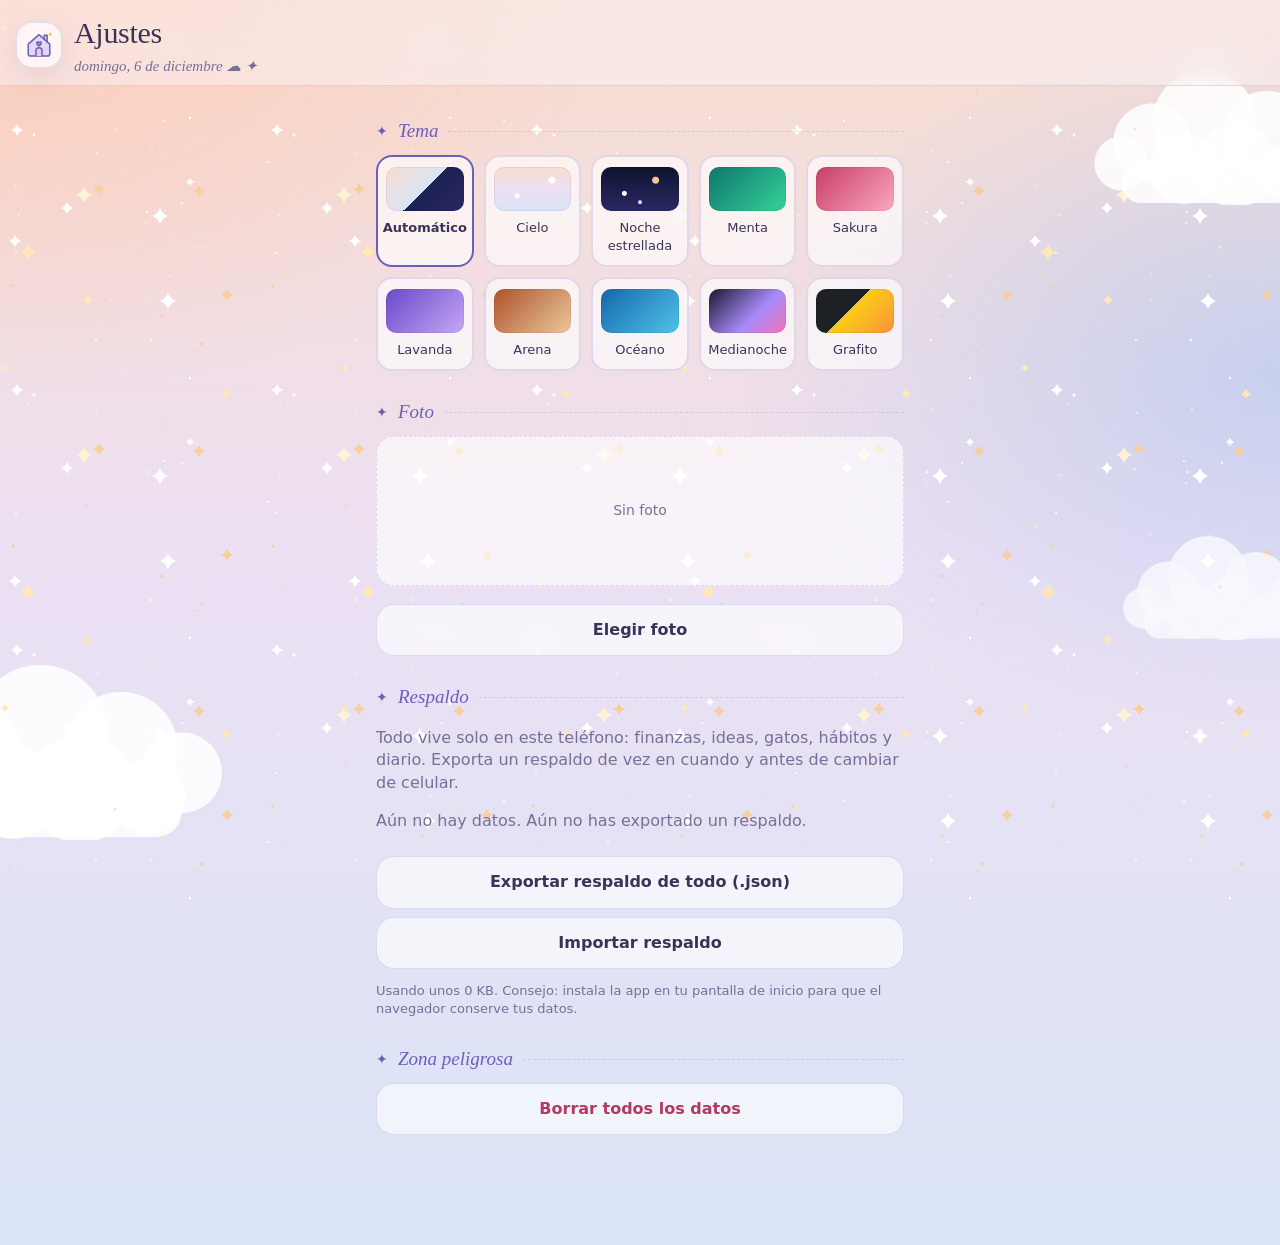
==== docs/ajustes/index.html @ 7b2f2b41 "Convertir la app en Mi cielo: inicio con secciones, Ideas, Gatos, Hábitos y Diario - Pantalla de ini" ====
<!doctype html>
<html lang="es" data-root="../">
<head>
<meta charset="utf-8">
<meta name="viewport" content="width=device-width, initial-scale=1, viewport-fit=cover">
<title>Ajustes · Mi cielo</title>
<meta name="robots" content="noindex, nofollow">
<meta name="theme-color" content="#efe6f3">
<meta name="apple-mobile-web-app-capable" content="yes">
<meta name="mobile-web-app-capable" content="yes">
<meta name="apple-mobile-web-app-title" content="Mi cielo">
<link rel="manifest" href="../manifest.webmanifest">
<link rel="icon" href="../icon.svg" type="image/svg+xml">
<link rel="apple-touch-icon" href="../apple-touch-icon.png">
<link rel="stylesheet" href="../shared/base.css">
<script src="../shared/theme-early.js"></script>
</head>
<body class="no-tabbar">
<header class="topbar">
  <a class="home-btn" href="../" data-nav aria-label="Volver al inicio"><span data-icon="casa"></span></a>
  <div class="titles">
    <h1>Ajustes</h1>
    <p class="subtitle" id="subtitle"></p>
  </div>
</header>

<main>
  <h2>Tema</h2>
  <div class="themes" id="themes"></div>

  <h2>Foto</h2>
  <div class="photo-admin">
    <div class="photo-preview" id="photoPreview"></div>
    <div class="stack" id="photoControls"></div>
    <input type="file" id="photoFile" accept="image/*" hidden>
  </div>

  <h2>Respaldo</h2>
  <p class="muted">Todo vive solo en este teléfono: finanzas, ideas, gatos, hábitos y diario. Exporta un respaldo de vez en cuando y antes de cambiar de celular.</p>
  <p class="muted" id="backupInfo"></p>
  <div class="stack">
    <button type="button" class="btn" id="exportJson">Exportar respaldo de todo (.json)</button>
    <button type="button" class="btn" id="importJson">Importar respaldo</button>
    <input type="file" id="importFile" accept="application/json,.json" hidden>
  </div>
  <p class="muted small" id="storageInfo"></p>

  <h2>Zona peligrosa</h2>
  <button type="button" class="btn danger" id="wipe">Borrar todos los datos</button>
</main>

<script src="../shared/icons.js"></script>
<script src="../shared/core.js"></script>
<script src="ajustes.js"></script>
</body>
</html>
---- docs/shared/base.css ----
/* ================= Temas =================
   Cada tema define sus colores. "auto" usa Menta de día y
   Medianoche si el iPhone está en modo oscuro (ver app.js). */
:root,
[data-theme="menta"] {
  --bg: #eef7f4;
  --glow-1: rgba(52, 211, 153, .28);
  --glow-2: rgba(45, 212, 191, .22);
  --surface: rgba(255, 255, 255, .82);
  --surface-solid: #ffffff;
  --surface-2: #e2f0eb;
  --text: #12302a;
  --muted: #557069;
  --border: rgba(18, 48, 42, .10);
  --accent: #0f766e;
  --accent-2: #14917f;
  --accent-contrast: #ffffff;
  --accent-soft: #d3efe7;
  --out: #b42318;
  --in: #157f3d;
  --warn: #9a5b00;
  --shadow: 0 6px 24px rgba(15, 118, 110, .10);
  color-scheme: light;
}
[data-theme="sakura"] {
  --bg: #fff3f6;
  --glow-1: rgba(249, 168, 192, .40);
  --glow-2: rgba(253, 205, 170, .35);
  --surface: rgba(255, 255, 255, .82);
  --surface-solid: #ffffff;
  --surface-2: #fde5ec;
  --text: #3d1d2a;
  --muted: #8a5d6d;
  --border: rgba(61, 29, 42, .10);
  --accent: #c93d68;
  --accent-2: #e5658f;
  --accent-contrast: #ffffff;
  --accent-soft: #fde0e9;
  --out: #b4233f;
  --in: #2f7d4f;
  --warn: #a35a00;
  --shadow: 0 6px 24px rgba(201, 61, 104, .12);
  color-scheme: light;
}
[data-theme="lavanda"] {
  --bg: #f4f1fc;
  --glow-1: rgba(196, 167, 245, .40);
  --glow-2: rgba(165, 200, 250, .30);
  --surface: rgba(255, 255, 255, .80);
  --surface-solid: #ffffff;
  --surface-2: #e9e3fa;
  --text: #2a2342;
  --muted: #6e6690;
  --border: rgba(42, 35, 66, .10);
  --accent: #6a49c9;
  --accent-2: #8c6ce6;
  --accent-contrast: #ffffff;
  --accent-soft: #e7defb;
  --out: #b42346;
  --in: #22804f;
  --warn: #9a5b00;
  --shadow: 0 6px 24px rgba(106, 73, 201, .12);
  color-scheme: light;
}
[data-theme="arena"] {
  --bg: #f6efe4;
  --glow-1: rgba(233, 169, 107, .30);
  --glow-2: rgba(196, 180, 140, .30);
  --surface: rgba(255, 251, 245, .85);
  --surface-solid: #fffbf5;
  --surface-2: #efe3d2;
  --text: #3a2c20;
  --muted: #7d6a58;
  --border: rgba(58, 44, 32, .12);
  --accent: #b0532c;
  --accent-2: #cd7444;
  --accent-contrast: #ffffff;
  --accent-soft: #f4dfcc;
  --out: #a8321c;
  --in: #4f7a2e;
  --warn: #8f5a00;
  --shadow: 0 6px 24px rgba(120, 70, 30, .12);
  color-scheme: light;
}
[data-theme="oceano"] {
  --bg: #edf5fc;
  --glow-1: rgba(79, 195, 232, .30);
  --glow-2: rgba(120, 160, 245, .28);
  --surface: rgba(255, 255, 255, .82);
  --surface-solid: #ffffff;
  --surface-2: #dcebf8;
  --text: #102a40;
  --muted: #557089;
  --border: rgba(16, 42, 64, .10);
  --accent: #1667ad;
  --accent-2: #2289c8;
  --accent-contrast: #ffffff;
  --accent-soft: #d8e9f8;
  --out: #b42318;
  --in: #177a45;
  --warn: #9a5b00;
  --shadow: 0 6px 24px rgba(22, 103, 173, .12);
  color-scheme: light;
}
[data-theme="medianoche"] {
  --bg: #0f0c1d;
  --glow-1: rgba(167, 139, 250, .22);
  --glow-2: rgba(244, 114, 182, .16);
  --surface: rgba(30, 25, 54, .80);
  --surface-solid: #1c1733;
  --surface-2: #2a2448;
  --text: #ede9fc;
  --muted: #a39dc6;
  --border: rgba(237, 233, 252, .10);
  --accent: #a78bfa;
  --accent-2: #f472b6;
  --accent-contrast: #170f2c;
  --accent-soft: #2e2554;
  --out: #fb7185;
  --in: #4ade80;
  --warn: #fbbf24;
  --shadow: 0 6px 24px rgba(0, 0, 0, .35);
  color-scheme: dark;
}
[data-theme="grafito"] {
  --bg: #111315;
  --glow-1: rgba(250, 204, 21, .10);
  --glow-2: rgba(148, 163, 184, .10);
  --surface: rgba(29, 32, 36, .85);
  --surface-solid: #1d2024;
  --surface-2: #2a2e33;
  --text: #eceef0;
  --muted: #9aa1a9;
  --border: rgba(236, 238, 240, .09);
  --accent: #facc15;
  --accent-2: #fb923c;
  --accent-contrast: #1a1405;
  --accent-soft: #3a3418;
  --out: #f87171;
  --in: #4ade80;
  --warn: #fbbf24;
  --shadow: 0 6px 24px rgba(0, 0, 0, .4);
  color-scheme: dark;
}

:root { --radius: 18px; --tabbar-h: 64px; }

* { box-sizing: border-box; }
html { -webkit-text-size-adjust: 100%; background: var(--bg); }
body {
  margin: 0;
  min-height: 100vh;
  background:
    radial-gradient(60% 40% at 0% 0%, var(--glow-1), transparent 70%),
    radial-gradient(50% 35% at 100% 10%, var(--glow-2), transparent 70%),
    var(--bg);
  background-attachment: fixed;
  color: var(--text);
  font: 16px/1.4 ui-rounded, "SF Pro Rounded", system-ui, -apple-system, "Segoe UI", Roboto, sans-serif;
  -webkit-tap-highlight-color: transparent;
  transition: background-color .3s, color .3s;
}

/* Foto de fondo (opcional, elegida por el usuario) */
.photo-bg {
  position: fixed; inset: 0; z-index: 0; pointer-events: none; display: none;
  background: var(--photo) center / cover no-repeat;
}
.photo-bg::after { content: ""; position: absolute; inset: 0; background: var(--bg); opacity: var(--photo-veil, .65); }
body.photo-on .photo-bg { display: block; }
main { position: relative; z-index: 1; }

.hero.photo {
  background: linear-gradient(160deg, rgba(0,0,0,.50), rgba(0,0,0,.12) 70%), var(--photo) center / cover no-repeat;
  color: #fff; text-shadow: 0 1px 8px rgba(0,0,0,.35);
}
.hero.photo::before, .hero.photo::after { display: none; }

.photo-admin { display: grid; gap: 10px; }
.photo-preview {
  height: 150px; border-radius: var(--radius); border: 1px dashed var(--border);
  background: var(--surface) var(--photo) center / cover no-repeat;
  display: flex; align-items: center; justify-content: center; color: var(--muted); font-size: 14px;
}
.photo-admin .chips .chip { flex: 1; justify-content: center; }
.photo-admin input[type="range"] { width: 100%; accent-color: var(--accent); }

/* Tarjeta principal (inicio) */
.hero {
  position: relative; overflow: hidden;
  background: linear-gradient(135deg, var(--accent), var(--accent-2));
  color: var(--accent-contrast);
  border-radius: 24px; padding: 18px 20px; margin: 4px 0 16px;
  box-shadow: var(--shadow);
}
.hero::after {
  content: ""; position: absolute; right: -40px; top: -40px; width: 160px; height: 160px;
  border-radius: 50%; background: rgba(255, 255, 255, .14);
}
.hero::before {
  content: ""; position: absolute; right: 40px; bottom: -60px; width: 120px; height: 120px;
  border-radius: 50%; background: rgba(255, 255, 255, .08);
}
.hero .k { font-size: 14px; opacity: .85; }
.hero .v { font-size: 34px; font-weight: 700; letter-spacing: -0.02em; font-variant-numeric: tabular-nums; margin: 2px 0 8px; }
.hero .meta { display: flex; gap: 14px; flex-wrap: wrap; font-size: 14px; opacity: .92; position: relative; z-index: 1; }

/* Selector de tema */
.themes { display: grid; grid-template-columns: repeat(auto-fill, minmax(96px, 1fr)); gap: 10px; }
.theme-opt {
  border: 2px solid var(--border); background: var(--surface); border-radius: 16px;
  padding: 10px 8px; display: flex; flex-direction: column; align-items: center; gap: 8px; font-size: 13px;
}
.theme-opt .sw { width: 100%; height: 44px; border-radius: 10px; box-shadow: inset 0 0 0 1px rgba(0,0,0,.06); }
.theme-opt[aria-pressed="true"] { border-color: var(--accent); font-weight: 700; }
button, input, select { font: inherit; color: inherit; }
[hidden] { display: none !important; }

.topbar {
  position: sticky; top: 0; z-index: 5;
  background: color-mix(in srgb, var(--bg) 70%, transparent);
  -webkit-backdrop-filter: blur(16px); backdrop-filter: blur(16px);
  padding: calc(env(safe-area-inset-top) + 12px) 16px 8px;
}
.topbar h1 { margin: 0; font-size: 26px; letter-spacing: -0.02em; }

main {
  max-width: 560px; margin: 0 auto;
  padding: 4px 16px calc(var(--tabbar-h) + env(safe-area-inset-bottom) + 24px);
}
h2 { font-size: 15px; text-transform: uppercase; letter-spacing: .06em; color: var(--muted); margin: 28px 0 10px; }
.muted { color: var(--muted); }
.small { font-size: 13px; }

/* Tipo de movimiento */
.types { display: grid; grid-template-columns: repeat(3, 1fr); gap: 8px; margin: 4px 0 14px; }
.type {
  border: 1px solid var(--border); background: var(--surface); border-radius: 12px;
  padding: 10px 6px; font-size: 13px; line-height: 1.2; text-align: center; min-height: 54px;
}
.type b { display: block; font-size: 18px; margin-bottom: 2px; font-weight: 400; }
.type { box-shadow: var(--shadow); transition: transform .12s; }
.type:active, .chip:active, .btn:active { transform: scale(.97); }
.type[aria-checked="true"] { background: linear-gradient(135deg, var(--accent), var(--accent-2)); color: var(--accent-contrast); border-color: transparent; font-weight: 600; }

/* Monto */
.amount {
  display: flex; align-items: center; gap: 6px;
  background: var(--surface); border: 1px solid var(--border); border-radius: var(--radius);
  padding: 10px 16px; margin-bottom: 14px; box-shadow: var(--shadow);
}
.amount .currency { font-size: 32px; color: var(--muted); }
.amount input {
  border: 0; outline: 0; background: transparent; width: 100%;
  font-size: 40px; font-weight: 600; font-variant-numeric: tabular-nums; padding: 0;
}

.field { margin-bottom: 14px; }
.label { display: block; font-size: 13px; color: var(--muted); margin: 0 0 6px 2px; }
.field input, .field select, select {
  width: 100%; background: var(--surface); border: 1px solid var(--border);
  border-radius: 12px; padding: 12px 14px; min-height: 48px; outline: 0;
}
.field input:focus, select:focus, .amount:focus-within { border-color: var(--accent); }
.hint { font-size: 13px; color: var(--muted); margin: 6px 2px 0; }

.row { display: flex; gap: 8px; align-items: center; }
.row input { flex: 1; min-width: 0; }

.chips { display: flex; flex-wrap: wrap; gap: 8px; }
.chip {
  border: 1px solid var(--border); background: var(--surface); border-radius: 999px;
  padding: 10px 14px; min-height: 44px; display: inline-flex; align-items: center; gap: 8px;
  white-space: nowrap;
}
.chip[aria-pressed="true"] { background: var(--accent-soft); border-color: var(--accent); font-weight: 600; }
.dot { width: 10px; height: 10px; border-radius: 50%; flex: none; }

.btn {
  display: block; width: 100%; border: 1px solid var(--border); background: var(--surface);
  border-radius: var(--radius); padding: 14px; min-height: 50px; font-weight: 600; margin-top: 8px;
}
.btn.primary { background: linear-gradient(135deg, var(--accent), var(--accent-2)); color: var(--accent-contrast); border-color: transparent; font-size: 17px; margin-top: 18px; box-shadow: var(--shadow); }
.btn.danger { color: var(--out); }
.btn.small { display: inline-block; width: auto; padding: 8px 14px; min-height: 40px; margin: 0; font-size: 14px; }
.link { border: 0; background: none; color: var(--accent); font-weight: 600; padding: 6px; }
.stack { display: grid; gap: 0; }

.edit-banner {
  display: flex; justify-content: space-between; align-items: center;
  background: var(--accent-soft); border-radius: 12px; padding: 6px 8px 6px 14px; margin-bottom: 12px; font-weight: 600;
}

/* Navegación de mes */
.month-nav { display: flex; align-items: center; justify-content: space-between; margin-bottom: 10px; }
.month-nav strong { font-size: 17px; }
.month-nav strong::first-letter, .day::first-letter { text-transform: uppercase; }
.month-nav button {
  width: 44px; height: 44px; border-radius: 50%; border: 1px solid var(--border); background: var(--surface); font-size: 20px;
}
.filters { margin-bottom: 12px; }

/* Lista */
.day { font-size: 13px; color: var(--muted); margin: 16px 2px 6px; }
.list { background: var(--surface); border: 1px solid var(--border); border-radius: var(--radius); overflow: hidden; box-shadow: var(--shadow); }
.item {
  display: flex; gap: 12px; align-items: center; width: 100%; text-align: left;
  padding: 12px 14px; border: 0; background: none; border-top: 1px solid var(--border);
}
.item:first-child { border-top: 0; }
.item .main { flex: 1; min-width: 0; }
.item .t { font-weight: 600; overflow: hidden; text-overflow: ellipsis; white-space: nowrap; }
.item .s { font-size: 13px; color: var(--muted); overflow: hidden; text-overflow: ellipsis; white-space: nowrap; }
.item .amt { font-weight: 600; font-variant-numeric: tabular-nums; text-align: right; white-space: nowrap; }
.item .amt small { display: block; font-weight: 400; font-size: 12px; color: var(--muted); }
.out { color: var(--out); }
.in { color: var(--in); }
.neutral { color: var(--warn); }
.empty { text-align: center; color: var(--muted); padding: 40px 16px; }

/* Totales y tarjetas de resumen */
.totals { display: grid; grid-template-columns: 1fr 1fr; gap: 8px; margin-bottom: 14px; }
.stat { background: var(--surface); border: 1px solid var(--border); border-radius: var(--radius); padding: 12px 14px; box-shadow: var(--shadow); }
.stat .k { font-size: 13px; color: var(--muted); }
.stat .v { font-size: 22px; font-weight: 700; font-variant-numeric: tabular-nums; margin-top: 2px; }
.stat.wide { grid-column: 1 / -1; }

.bars { background: var(--surface); border: 1px solid var(--border); border-radius: var(--radius); padding: 6px 14px 12px; box-shadow: var(--shadow); }
.bar { margin-top: 10px; }
.bar .top { display: flex; justify-content: space-between; gap: 8px; font-size: 14px; }
.bar .top span:last-child { font-variant-numeric: tabular-nums; font-weight: 600; }
.bar .track { height: 8px; background: var(--surface-2); border-radius: 4px; margin-top: 4px; overflow: hidden; }
.bar .fill { height: 100%; background: linear-gradient(90deg, var(--accent), var(--accent-2)); border-radius: 4px; }

.person-actions { display: flex; gap: 8px; padding: 0 14px 12px; flex-wrap: wrap; }

/* Admin de tarjetas */
.card-row { display: flex; gap: 8px; align-items: center; padding: 10px 12px; border-top: 1px solid var(--border); }
.card-row:first-child { border-top: 0; }
.card-row input[type="text"] { flex: 1; min-width: 0; border: 1px solid var(--border); background: var(--surface-2); border-radius: 10px; padding: 8px 10px; min-height: 40px; }
.card-row select { width: 96px; flex: none; min-height: 40px; padding: 6px 8px; border-radius: 10px; }
.card-row input[type="color"] { width: 40px; height: 40px; padding: 0; border: 0; background: none; flex: none; }
.icon-btn { width: 40px; height: 40px; flex: none; border: 1px solid var(--border); background: var(--surface); border-radius: 10px; color: var(--out); font-size: 18px; }

/* Barra inferior */
.tabbar {
  position: fixed; left: 0; right: 0; bottom: 0; z-index: 10;
  display: grid; grid-template-columns: repeat(5, 1fr);
  background: color-mix(in srgb, var(--surface-solid) 78%, transparent);
  -webkit-backdrop-filter: blur(20px) saturate(1.4); backdrop-filter: blur(20px) saturate(1.4);
  border-top: 1px solid var(--border);
  padding-bottom: env(safe-area-inset-bottom);
}
.tabbar button {
  height: var(--tabbar-h); border: 0; background: none; color: var(--muted);
  display: flex; flex-direction: column; align-items: center; justify-content: center; gap: 3px; font-size: 11px;
}
.tabbar svg { width: 24px; height: 24px; fill: none; stroke: currentColor; stroke-width: 2; stroke-linecap: round; stroke-linejoin: round; }
.tabbar button[aria-current="page"] { color: var(--accent); font-weight: 600; }

.toast {
  position: fixed; left: 50%; bottom: calc(var(--tabbar-h) + env(safe-area-inset-bottom) + 16px);
  transform: translateX(-50%) translateY(20px); opacity: 0; pointer-events: none;
  background: var(--text); color: var(--surface-solid); padding: 10px 18px; border-radius: 999px; font-weight: 600;
  transition: opacity .2s, transform .2s; z-index: 20; max-width: calc(100% - 32px); text-align: center;
}
.toast.show { opacity: 1; transform: translateX(-50%) translateY(0); }


/* =========================================================
   Estilo "journal": temas Cielo y Noche estrellada
   Nubes y estrellas dibujadas en SVG (funcionan sin internet).
   ========================================================= */
[data-theme="cielo"] {
  --bg: #efe6f3;
  --glow-1: rgba(255, 196, 170, .60);
  --glow-2: rgba(166, 196, 245, .55);
  --surface: rgba(255, 255, 255, .62);
  --surface-solid: #fbf7fc;
  --surface-2: rgba(236, 228, 246, .9);
  --text: #3a3358;
  --muted: #776f97;
  --border: rgba(108, 95, 184, .18);
  --accent: #6c5fb8;
  --accent-2: #b46e9f;
  --accent-contrast: #ffffff;
  --accent-soft: rgba(214, 204, 245, .75);
  --out: #b23a5e;
  --in: #2f7d62;
  --warn: #a05a1c;
  --shadow: 0 8px 28px rgba(108, 95, 184, .14);
  --stars: url("data:image/svg+xml,%3Csvg xmlns='http://www.w3.org/2000/svg' width='260' height='260'%3E%3Ccircle cx='86' cy='246' r='1' fill='%23f6cf9a'/%3E%3Ccircle cx='170' cy='16' r='0.8' fill='%23ffffff'/%3E%3Ccircle cx='97' cy='153' r='0.8' fill='%23ffffff'/%3E%3Ccircle cx='13' cy='26' r='1.5' fill='%23f6cf9a'/%3E%3Ccircle cx='21' cy='65' r='0.8' fill='%23f6cf9a'/%3E%3Ccircle cx='19' cy='215' r='0.8' fill='%23ffffff'/%3E%3Ccircle cx='165' cy='164' r='0.8' fill='%23f6cf9a'/%3E%3Ccircle cx='16' cy='253' r='1' fill='%23ffffff'/%3E%3Ccircle cx='146' cy='223' r='1' fill='%23fff3d6'/%3E%3Ccircle cx='111' cy='40' r='0.8' fill='%23fff3d6'/%3E%3Ccircle cx='147' cy='212' r='1' fill='%23ffffff'/%3E%3Ccircle cx='152' cy='150' r='1' fill='%23fff3d6'/%3E%3Ccircle cx='28' cy='144' r='0.8' fill='%23ffffff'/%3E%3Ccircle cx='162' cy='56' r='1.5' fill='%23f6cf9a'/%3E%3Ccircle cx='202' cy='84' r='1.5' fill='%23f6cf9a'/%3E%3Ccircle cx='96' cy='80' r='1' fill='%23ffffff'/%3E%3Ccircle cx='182' cy='203' r='1' fill='%23ffffff'/%3E%3Ccircle cx='151' cy='80' r='1.5' fill='%23fff3d6'/%3E%3Ccircle cx='190' cy='118' r='1.2' fill='%23ffffff'/%3E%3Ccircle cx='34' cy='135' r='1.5' fill='%23ffffff'/%3E%3Ccircle cx='197' cy='91' r='1' fill='%23f6cf9a'/%3E%3Ccircle cx='111' cy='14' r='0.8' fill='%23fff3d6'/%3E%3Cpath d='M99 183 Q100.68 187.32 105 189 Q100.68 190.68 99 195 Q97.32 190.68 93 189 Q97.32 187.32 99 183Z' fill='%23f6cf9a'/%3E%3Cpath d='M160 208 Q162.24 213.76 168 216 Q162.24 218.24 160 224 Q157.76 218.24 152 216 Q157.76 213.76 160 208Z' fill='%23ffffff'/%3E%3Cpath d='M227 29 Q228.68 33.32 233 35 Q228.68 36.68 227 41 Q225.32 36.68 221 35 Q225.32 33.32 227 29Z' fill='%23f6cf9a'/%3E%3Cpath d='M190 178 Q191.12 180.88 194 182 Q191.12 183.12 190 186 Q188.88 183.12 186 182 Q188.88 180.88 190 178Z' fill='%23ffffff'/%3E%3Cpath d='M199 185 Q200.68 189.32 205 191 Q200.68 192.68 199 197 Q197.32 192.68 193 191 Q197.32 189.32 199 185Z' fill='%23f6cf9a'/%3E%3Cpath d='M84 187 Q86.24 192.76 92 195 Q86.24 197.24 84 203 Q81.76 197.24 76 195 Q81.76 192.76 84 187Z' fill='%23fff3d6'/%3E%3Cpath d='M17 124 Q18.68 128.32 23 130 Q18.68 131.68 17 136 Q15.32 131.68 11 130 Q15.32 128.32 17 124Z' fill='%23ffffff'/%3E%3Cpath d='M168 33 Q170.24 38.76 176 41 Q170.24 43.24 168 49 Q165.76 43.24 160 41 Q165.76 38.76 168 33Z' fill='%23ffffff'/%3E%3Cpath d='M67 202 Q68.68 206.32 73 208 Q68.68 209.68 67 214 Q65.32 209.68 61 208 Q65.32 206.32 67 202Z' fill='%23ffffff'/%3E%3C/svg%3E");
  --twinkle: url("data:image/svg+xml,%3Csvg xmlns='http://www.w3.org/2000/svg' width='340' height='340'%3E%3Ccircle cx='130' cy='207' r='1.5' fill='%23ffe7b8'/%3E%3Ccircle cx='45' cy='89' r='1.5' fill='%23ffe7b8'/%3E%3Ccircle cx='285' cy='146' r='1' fill='%23ffe7b8'/%3E%3Ccircle cx='285' cy='146' r='1.5' fill='%23ffe7b8'/%3E%3Ccircle cx='198' cy='122' r='1' fill='%23ffffff'/%3E%3Ccircle cx='94' cy='81' r='1' fill='%23ffffff'/%3E%3Cpath d='M18 255 Q19.4 258.6 23 260 Q19.4 261.4 18 265 Q16.6 261.4 13 260 Q16.6 258.6 18 255Z' fill='%23ffe7b8'/%3E%3Cpath d='M156 9 Q157.4 12.6 161 14 Q157.4 15.4 156 19 Q154.6 15.4 151 14 Q154.6 12.6 156 9Z' fill='%23ffe7b8'/%3E%3Cpath d='M285 195 Q286.68 199.32 291 201 Q286.68 202.68 285 207 Q283.32 202.68 279 201 Q283.32 199.32 285 195Z' fill='%23ffffff'/%3E%3Cpath d='M275 324 Q276.12 326.88 279 328 Q276.12 329.12 275 332 Q273.88 329.12 271 328 Q273.88 326.88 275 324Z' fill='%23ffe7b8'/%3E%3Cpath d='M298 204 Q300.24 209.76 306 212 Q300.24 214.24 298 220 Q295.76 214.24 290 212 Q295.76 209.76 298 204Z' fill='%23ffe7b8'/%3E%3C/svg%3E");
  --cloud: url("data:image/svg+xml,%3Csvg xmlns='http://www.w3.org/2000/svg' viewBox='0 0 250 130'%3E%3Cg fill='%23ffffff' fill-opacity='0.85'%3E%3Ccircle cx='60' cy='70' r='38'/%3E%3Ccircle cx='110' cy='50' r='50'/%3E%3Ccircle cx='170' cy='62' r='42'/%3E%3Ccircle cx='215' cy='80' r='30'/%3E%3Ccircle cx='30' cy='90' r='26'/%3E%3Ccircle cx='140' cy='92' r='40'/%3E%3Ccircle cx='90' cy='95' r='34'/%3E%3Ccircle cx='190' cy='98' r='28'/%3E%3Crect x='30' y='90' width='185' height='38' rx='19'/%3E%3C/g%3E%3C/svg%3E");
  color-scheme: light;
}
[data-theme="nocheestrellada"] {
  --bg: #131936;
  --glow-1: rgba(160, 140, 255, .28);
  --glow-2: rgba(246, 201, 154, .16);
  --surface: rgba(32, 39, 82, .62);
  --surface-solid: #1d2350;
  --surface-2: rgba(44, 52, 104, .9);
  --text: #eef0ff;
  --muted: #a9b0da;
  --border: rgba(217, 204, 255, .16);
  --accent: #f3c894;
  --accent-2: #c9b2ff;
  --accent-contrast: #1a1838;
  --accent-soft: rgba(243, 200, 148, .18);
  --out: #ff8fa3;
  --in: #7fe0b0;
  --warn: #f6c99a;
  --shadow: 0 8px 28px rgba(0, 0, 0, .35);
  --stars: url("data:image/svg+xml,%3Csvg xmlns='http://www.w3.org/2000/svg' width='260' height='260'%3E%3Ccircle cx='104' cy='30' r='1.5' fill='%23d9ccff'/%3E%3Ccircle cx='19' cy='52' r='0.8' fill='%23fff1cf'/%3E%3Ccircle cx='116' cy='45' r='0.8' fill='%23f6c99a'/%3E%3Ccircle cx='157' cy='17' r='0.8' fill='%23ffffff'/%3E%3Ccircle cx='149' cy='42' r='0.8' fill='%23f6c99a'/%3E%3Ccircle cx='161' cy='10' r='0.8' fill='%23fff1cf'/%3E%3Ccircle cx='161' cy='100' r='1' fill='%23f6c99a'/%3E%3Ccircle cx='248' cy='92' r='1.2' fill='%23d9ccff'/%3E%3Ccircle cx='35' cy='33' r='1.5' fill='%23d9ccff'/%3E%3Ccircle cx='126' cy='127' r='1.2' fill='%23ffffff'/%3E%3Ccircle cx='40' cy='30' r='1.2' fill='%23f6c99a'/%3E%3Ccircle cx='126' cy='216' r='1' fill='%23ffffff'/%3E%3Ccircle cx='56' cy='247' r='1.2' fill='%23fff1cf'/%3E%3Ccircle cx='180' cy='143' r='0.8' fill='%23f6c99a'/%3E%3Ccircle cx='254' cy='168' r='0.8' fill='%23f6c99a'/%3E%3Ccircle cx='136' cy='97' r='1' fill='%23f6c99a'/%3E%3Ccircle cx='201' cy='61' r='1.2' fill='%23fff1cf'/%3E%3Ccircle cx='160' cy='211' r='1' fill='%23fff1cf'/%3E%3Ccircle cx='213' cy='106' r='1' fill='%23fff1cf'/%3E%3Ccircle cx='136' cy='130' r='1.2' fill='%23ffffff'/%3E%3Ccircle cx='11' cy='206' r='1.2' fill='%23d9ccff'/%3E%3Ccircle cx='70' cy='53' r='1.2' fill='%23d9ccff'/%3E%3Ccircle cx='210' cy='243' r='1.2' fill='%23f6c99a'/%3E%3Ccircle cx='24' cy='60' r='0.8' fill='%23fff1cf'/%3E%3Ccircle cx='124' cy='54' r='1.2' fill='%23fff1cf'/%3E%3Ccircle cx='127' cy='163' r='0.8' fill='%23d9ccff'/%3E%3Ccircle cx='236' cy='171' r='1.2' fill='%23ffffff'/%3E%3Ccircle cx='217' cy='173' r='0.8' fill='%23d9ccff'/%3E%3Ccircle cx='204' cy='186' r='1' fill='%23d9ccff'/%3E%3Ccircle cx='231' cy='49' r='1.5' fill='%23f6c99a'/%3E%3Ccircle cx='26' cy='209' r='1.5' fill='%23d9ccff'/%3E%3Ccircle cx='106' cy='194' r='0.8' fill='%23fff1cf'/%3E%3Ccircle cx='47' cy='36' r='0.8' fill='%23fff1cf'/%3E%3Ccircle cx='155' cy='235' r='1.5' fill='%23fff1cf'/%3E%3Ccircle cx='160' cy='215' r='1.5' fill='%23f6c99a'/%3E%3Ccircle cx='43' cy='144' r='1' fill='%23ffffff'/%3E%3Ccircle cx='7' cy='208' r='0.8' fill='%23fff1cf'/%3E%3Ccircle cx='115' cy='256' r='1' fill='%23fff1cf'/%3E%3Ccircle cx='11' cy='68' r='1' fill='%23f6c99a'/%3E%3Ccircle cx='132' cy='65' r='1.2' fill='%23f6c99a'/%3E%3Cpath d='M151 114 Q152.4 117.6 156 119 Q152.4 120.4 151 124 Q149.6 120.4 146 119 Q149.6 117.6 151 114Z' fill='%23ffffff'/%3E%3Cpath d='M244 195 Q245.68 199.32 250 201 Q245.68 202.68 244 207 Q242.32 202.68 238 201 Q242.32 199.32 244 195Z' fill='%23d9ccff'/%3E%3Cpath d='M181 153 Q183.24 158.76 189 161 Q183.24 163.24 181 169 Q178.76 163.24 173 161 Q178.76 158.76 181 153Z' fill='%23fff1cf'/%3E%3Cpath d='M148 46 Q149.12 48.88 152 50 Q149.12 51.12 148 54 Q146.88 51.12 144 50 Q146.88 48.88 148 46Z' fill='%23d9ccff'/%3E%3Cpath d='M210 54 Q211.12 56.88 214 58 Q211.12 59.12 210 62 Q208.88 59.12 206 58 Q208.88 56.88 210 54Z' fill='%23fff1cf'/%3E%3Cpath d='M56 40 Q58.24 45.76 64 48 Q58.24 50.24 56 56 Q53.76 50.24 48 48 Q53.76 45.76 56 40Z' fill='%23ffffff'/%3E%3Cpath d='M154 21 Q155.68 25.32 160 27 Q155.68 28.68 154 33 Q152.32 28.68 148 27 Q152.32 25.32 154 21Z' fill='%23d9ccff'/%3E%3Cpath d='M212 206 Q213.12 208.88 216 210 Q213.12 211.12 212 214 Q210.88 211.12 208 210 Q210.88 208.88 212 206Z' fill='%23ffffff'/%3E%3Cpath d='M75 54 Q76.68 58.32 81 60 Q76.68 61.68 75 66 Q73.32 61.68 69 60 Q73.32 58.32 75 54Z' fill='%23ffffff'/%3E%3Cpath d='M209 29 Q211.24 34.76 217 37 Q211.24 39.24 209 45 Q206.76 39.24 201 37 Q206.76 34.76 209 29Z' fill='%23ffffff'/%3E%3C/svg%3E");
  --twinkle: url("data:image/svg+xml,%3Csvg xmlns='http://www.w3.org/2000/svg' width='340' height='340'%3E%3Ccircle cx='36' cy='230' r='1.2' fill='%23fff6dc'/%3E%3Ccircle cx='145' cy='235' r='1.5' fill='%23fff6dc'/%3E%3Ccircle cx='271' cy='136' r='1' fill='%23ffffff'/%3E%3Ccircle cx='74' cy='217' r='0.8' fill='%23ffffff'/%3E%3Ccircle cx='230' cy='165' r='0.8' fill='%23fff6dc'/%3E%3Ccircle cx='223' cy='41' r='1' fill='%23ffffff'/%3E%3Ccircle cx='66' cy='83' r='1.2' fill='%23fff6dc'/%3E%3Ccircle cx='133' cy='74' r='1.5' fill='%23fff6dc'/%3E%3Ccircle cx='52' cy='207' r='1.5' fill='%23fff6dc'/%3E%3Ccircle cx='118' cy='86' r='1.5' fill='%23ffffff'/%3E%3Cpath d='M185 222 Q186.4 225.6 190 227 Q186.4 228.4 185 232 Q183.6 228.4 180 227 Q183.6 225.6 185 222Z' fill='%23ffffff'/%3E%3Cpath d='M175 53 Q176.68 57.32 181 59 Q176.68 60.68 175 65 Q173.32 60.68 169 59 Q173.32 57.32 175 53Z' fill='%23fff6dc'/%3E%3Cpath d='M185 287 Q187.24 292.76 193 295 Q187.24 297.24 185 303 Q182.76 297.24 177 295 Q182.76 292.76 185 287Z' fill='%23ffffff'/%3E%3Cpath d='M21 202 Q22.68 206.32 27 208 Q22.68 209.68 21 214 Q19.32 209.68 15 208 Q19.32 206.32 21 202Z' fill='%23ffffff'/%3E%3Cpath d='M274 40 Q275.12 42.88 278 44 Q275.12 45.12 274 48 Q272.88 45.12 270 44 Q272.88 42.88 274 40Z' fill='%23fff6dc'/%3E%3Cpath d='M65 49 Q66.68 53.32 71 55 Q66.68 56.68 65 61 Q63.32 56.68 59 55 Q63.32 53.32 65 49Z' fill='%23ffffff'/%3E%3C/svg%3E");
  --cloud: url("data:image/svg+xml,%3Csvg xmlns='http://www.w3.org/2000/svg' viewBox='0 0 250 130'%3E%3Cg fill='%23c9c4ff' fill-opacity='0.1'%3E%3Ccircle cx='60' cy='70' r='38'/%3E%3Ccircle cx='110' cy='50' r='50'/%3E%3Ccircle cx='170' cy='62' r='42'/%3E%3Ccircle cx='215' cy='80' r='30'/%3E%3Ccircle cx='30' cy='90' r='26'/%3E%3Ccircle cx='140' cy='92' r='40'/%3E%3Ccircle cx='90' cy='95' r='34'/%3E%3Ccircle cx='190' cy='98' r='28'/%3E%3Crect x='30' y='90' width='185' height='38' rx='19'/%3E%3C/g%3E%3C/svg%3E");
  color-scheme: dark;
}
[data-theme="cielo"] body {
  background:
    radial-gradient(70% 45% at 0% 0%, var(--glow-1), transparent 70%),
    radial-gradient(60% 40% at 100% 30%, var(--glow-2), transparent 70%),
    linear-gradient(180deg, #f8dccf 0%, #ece0f3 45%, #d9e4f6 100%);
}
[data-theme="nocheestrellada"] body {
  background:
    radial-gradient(70% 45% at 0% 0%, var(--glow-1), transparent 70%),
    radial-gradient(60% 40% at 100% 70%, var(--glow-2), transparent 70%),
    linear-gradient(180deg, #0f1430 0%, #1b2150 60%, #2a2763 100%);
}

/* Capa de cielo: estrellas + nubes */
.sky { position: fixed; inset: 0; z-index: 0; pointer-events: none; display: none; overflow: hidden; }
[data-style="journal"] .sky { display: block; }
.sky::before, .sky::after { content: ""; position: absolute; inset: 0; }
.sky::before { background-image: var(--stars); background-size: 260px 260px; }
.sky::after { background-image: var(--twinkle); background-size: 340px 340px; background-position: 70px 40px; animation: twinkle 3.5s ease-in-out infinite alternate; }
.sky i { position: absolute; display: block; background: var(--cloud) center / contain no-repeat; }
.sky i:nth-child(1) { width: 260px; height: 135px; right: -70px; top: 70px; }
.sky i:nth-child(2) { width: 340px; height: 175px; left: -110px; bottom: 60px; }
.sky i:nth-child(3) { width: 200px; height: 105px; right: -40px; bottom: 260px; opacity: .8; }
@keyframes twinkle { from { opacity: .25; } to { opacity: 1; } }
@media (prefers-reduced-motion: reduce) { .sky::after { animation: none; } }

/* Tipografía de diario */
[data-style="journal"] { --serif: ui-serif, "New York", "Iowan Old Style", Georgia, serif; }
[data-style="journal"] .topbar h1 { font-family: var(--serif); font-weight: 500; font-size: 30px; letter-spacing: -0.01em; }
.subtitle { display: none; }
[data-style="journal"] .subtitle { display: block; margin: 2px 0 0; font-family: var(--serif); font-style: italic; color: var(--muted); font-size: 15px; }
[data-style="journal"] h2 {
  font-family: var(--serif); font-style: italic; font-weight: 500; text-transform: none; letter-spacing: 0;
  font-size: 19px; color: var(--accent); display: flex; align-items: center; gap: 10px;
}
[data-style="journal"] h2::before { content: "✦"; font-style: normal; font-size: 14px; }
[data-style="journal"] h2::after { content: ""; flex: 1; border-top: 1px dashed var(--border); }
[data-style="journal"] .label,
[data-style="journal"] .day { font-family: var(--serif); font-style: italic; font-size: 14px; }
[data-style="journal"] .month-nav strong { font-family: var(--serif); font-weight: 500; font-size: 20px; }
[data-style="journal"] .amount input,
[data-style="journal"] .amount .currency,
[data-style="journal"] .stat .v,
[data-style="journal"] .hero .v { font-family: var(--serif); font-weight: 500; }

/* Tarjetas como de vidrio */
[data-style="journal"] .list,
[data-style="journal"] .stat,
[data-style="journal"] .bars,
[data-style="journal"] .amount,
[data-style="journal"] .type,
[data-style="journal"] .chip,
[data-style="journal"] .btn:not(.primary),
[data-style="journal"] .theme-opt,
[data-style="journal"] .field input,
[data-style="journal"] select {
  -webkit-backdrop-filter: blur(12px); backdrop-filter: blur(12px);
}
[data-style="journal"] .list, [data-style="journal"] .stat, [data-style="journal"] .bars { border-radius: 22px; }
[data-style="journal"] .topbar { background: color-mix(in srgb, var(--surface-solid) 45%, transparent); -webkit-backdrop-filter: blur(18px); backdrop-filter: blur(18px); border-bottom: 1px solid var(--border); }

/* Tarjeta de inicio con estrellas y luna */
[data-style="journal"] .hero:not(.photo) {
  background: var(--twinkle), var(--stars), linear-gradient(135deg, var(--accent), var(--accent-2));
  background-size: 340px, 260px, auto;
}
[data-style="journal"] .hero::before { display: none; }
[data-style="journal"] .hero::after {
  content: "☾"; background: none; width: auto; height: auto; border-radius: 0;
  top: 10px; right: 18px; font-size: 34px; opacity: .9; font-family: var(--serif);
}
[data-style="journal"] .hero .k { font-family: var(--serif); font-style: italic; font-size: 16px; }

/* =========================================================
   Iconos propios (ver icons.js)
   ========================================================= */
:root {
  --ic-fill: var(--accent-soft);
  --ic-fill-2: color-mix(in srgb, var(--accent-2) 30%, var(--surface-solid));
  --ic-line: var(--accent);
  --ic-spark: #f5bf5f;
  --ic-heart: #ef8fae;
  --ic-cloud: color-mix(in srgb, var(--accent) 12%, #ffffff);
}
[data-theme="medianoche"], [data-theme="grafito"], [data-theme="nocheestrellada"] {
  --ic-fill-2: color-mix(in srgb, var(--accent-2) 38%, var(--surface-solid));
  --ic-cloud: color-mix(in srgb, var(--accent) 22%, var(--surface-solid));
  --ic-fill: color-mix(in srgb, var(--accent) 22%, var(--surface-solid));
}
.ic { width: 28px; height: 28px; display: block; overflow: visible; flex: none; }
.ic .f { fill: var(--ic-fill); }
.ic .a { fill: var(--ic-fill-2); }
.ic .s { fill: var(--ic-spark); }
.ic .h { fill: var(--ic-heart); }
.ic .c { fill: var(--ic-cloud); }
.ic .o, .ic .l, .ic .lw { stroke: var(--ic-line); stroke-width: 1.6; stroke-linecap: round; stroke-linejoin: round; }
.ic .l, .ic .lw { fill: none; }
.ic .lw { stroke: #fff; stroke-width: 2.3; }

.type .ic { width: 36px; height: 36px; margin: 0 auto 6px; }
.type[aria-checked="true"] .ic { filter: drop-shadow(0 3px 5px rgba(0, 0, 0, .18)); }
.chip .ic { width: 22px; height: 22px; }
.bar .top .ic { width: 20px; height: 20px; display: inline-block; vertical-align: -4px; margin-right: 6px; }
.bubble {
  position: relative; width: 44px; height: 44px; border-radius: 15px; flex: none;
  background: var(--surface-2); display: grid; place-items: center;
}
.bubble .ic { width: 30px; height: 30px; }
.bubble .dot { position: absolute; right: -2px; bottom: -2px; width: 12px; height: 12px; border: 2px solid var(--surface-solid); }
.tabbar .ic { width: 27px; height: 27px; transition: filter .25s, transform .25s; }
.tabbar button:not([aria-current="page"]) .ic { filter: saturate(.2) opacity(.6); }
.tabbar button[aria-current="page"] .ic { transform: translateY(-2px); }

/* =========================================================
   Animaciones
   ========================================================= */
@keyframes pop { 0% { transform: scale(.6) rotate(-12deg); } 55% { transform: scale(1.25) rotate(8deg); } 100% { transform: none; } }
@keyframes wiggle { 0%, 100% { transform: none; } 25% { transform: rotate(-16deg) scale(1.2); } 60% { transform: rotate(10deg) scale(1.05); } }
@keyframes bounce { 0% { transform: translateY(-2px); } 35% { transform: translateY(-9px) scale(1.15); } 65% { transform: translateY(0) scale(.95); } 100% { transform: translateY(-2px); } }
@keyframes rise { from { opacity: 0; transform: translateY(14px); } to { opacity: 1; transform: none; } }
@keyframes viewIn { from { opacity: 0; transform: translateY(12px); } to { opacity: 1; transform: none; } }
@keyframes rock { 0%, 100% { transform: rotate(-8deg); } 50% { transform: rotate(8deg) translateY(-3px); } }
@keyframes floaty { 0% { transform: translateY(8px) scale(.4); opacity: 0; } 30% { opacity: 1; } 100% { transform: translateY(-34px) scale(1); opacity: 0; } }
@keyframes shine { from { transform: translateX(-150%) skewX(-20deg); } to { transform: translateX(350%) skewX(-20deg); } }
@keyframes heroBump { 0% { transform: scale(1); } 35% { transform: scale(1.035); } 100% { transform: scale(1); } }
@keyframes celebIn {
  0% { opacity: 0; transform: scale(.5) translateY(20px); }
  14% { opacity: 1; transform: scale(1.08); }
  24% { transform: scale(1); }
  78% { opacity: 1; transform: scale(1); }
  100% { opacity: 0; transform: scale(.96) translateY(-14px); }
}
@keyframes spinIn { from { transform: rotate(-200deg) scale(.2); } to { transform: none; } }

.type.just .ic { animation: pop .55s cubic-bezier(.3, 1.6, .5, 1); }
.chip.just .ic, .chip.just .dot { animation: wiggle .5s ease-out; }
.chip.just { animation: pop .4s cubic-bezier(.3, 1.6, .5, 1); }
.tabbar button.just .ic { animation: bounce .5s ease-out; }
.theme-opt.just .sw { animation: pop .5s cubic-bezier(.3, 1.6, .5, 1); }
.view.enter { animation: viewIn .38s ease-out; }
.list .item { animation: rise .42s ease-out both; animation-delay: calc(var(--i, 0) * 45ms); }
.stat, .bars { animation: rise .45s ease-out both; }
.totals .stat:nth-child(2) { animation-delay: .06s; }
.totals .stat:nth-child(3) { animation-delay: .12s; }
.totals .stat:nth-child(4) { animation-delay: .18s; }

/* Tarjeta de inicio: luna que se mece, estrellitas que flotan, brillo */
.hero .moon { position: absolute; top: 12px; right: 16px; width: 46px; height: 46px; z-index: 1; animation: rock 5s ease-in-out infinite; transform-origin: 60% 60%; }
.hero .moon .ic { width: 46px; height: 46px; --ic-line: rgba(0, 0, 0, .18); }
[data-style="journal"] .hero::after { content: none; }
.hero .float-star { position: absolute; bottom: 10px; width: 10px; height: 10px; z-index: 1; animation: floaty 3.6s ease-out infinite; animation-delay: var(--d); left: var(--x); }
.hero .float-star::before { content: "✦"; position: absolute; inset: 0; font-size: 11px; line-height: 10px; color: rgba(255, 255, 255, .9); }
.hero .shine { position: absolute; inset: 0; overflow: hidden; border-radius: inherit; pointer-events: none; }
.hero .shine::after { content: ""; position: absolute; top: 0; bottom: 0; width: 35%; background: linear-gradient(90deg, transparent, rgba(255, 255, 255, .45), transparent); transform: translateX(-150%) skewX(-20deg); }
.hero.bump { animation: heroBump .6s ease-out; }
.hero.bump .shine::after { animation: shine .9s ease-out; }
.hero .k, .hero .v, .hero .meta { position: relative; z-index: 1; }

/* Botón principal con destello periódico */
.btn.primary { position: relative; overflow: hidden; }
.btn.primary::after {
  content: ""; position: absolute; top: 0; bottom: 0; width: 30%;
  background: linear-gradient(90deg, transparent, rgba(255, 255, 255, .4), transparent);
  transform: translateX(-150%) skewX(-20deg); animation: shine 4.5s ease-in-out infinite 1.5s;
}

/* Partículas (estrellas, corazones, nubes) */
.particle { position: fixed; left: 0; top: 0; z-index: 60; pointer-events: none; will-change: transform, opacity; }
.particle svg { display: block; width: 100%; height: 100%; }

/* Celebración al guardar */
.celebrate { position: fixed; inset: 0; z-index: 55; display: grid; place-items: center; pointer-events: none; }
.celebrate .card {
  background: var(--surface-solid); color: var(--text); border: 1px solid var(--border);
  border-radius: 28px; padding: 22px 30px 18px; text-align: center; box-shadow: 0 18px 50px rgba(0, 0, 0, .22);
  animation: celebIn 1.25s ease-out forwards; min-width: 190px;
}
.celebrate .card .ic { width: 64px; height: 64px; margin: 0 auto 8px; animation: spinIn .6s cubic-bezier(.3, 1.4, .5, 1); }
.celebrate .card b { display: block; font-size: 20px; }
[data-style="journal"] .celebrate .card b { font-family: var(--serif); font-weight: 500; font-size: 22px; }
.celebrate .card span { color: var(--muted); font-size: 15px; }

@media (prefers-reduced-motion: reduce) {
  *, *::before, *::after { animation-duration: .01ms !important; animation-iteration-count: 1 !important; animation-delay: 0s !important; }
}

/* =========================================================
   Aviones ✈
   ========================================================= */
.plane-fly { position: fixed; left: 0; top: 0; z-index: 58; pointer-events: none; will-change: transform; filter: drop-shadow(0 4px 6px rgba(0, 0, 0, .18)); }
.plane-fly .ic { width: 100%; height: 100%; }
.puff {
  position: fixed; z-index: 57; pointer-events: none; border-radius: 50%;
  background: rgba(255, 255, 255, .95); box-shadow: 0 0 0 1px var(--border);
  animation: puffFade 1.1s ease-out forwards;
}
@keyframes puffFade { from { transform: scale(.4); opacity: .95; } to { transform: scale(1.9); opacity: 0; } }

/* Avioncito que cruza el cielo de fondo cada tanto */
.sky i.jet {
  background: none; width: 34px; height: 34px; left: -60px; top: 34%; right: auto; bottom: auto;
  opacity: .9; animation: jetCross 42s linear infinite 4s;
}
.sky i.jet .ic { width: 34px; height: 34px; transform: rotate(-6deg); }
.sky i.jet::before {
  content: ""; position: absolute; right: 85%; top: 52%; width: 260px; height: 3px; border-radius: 3px;
  background: linear-gradient(90deg, transparent, rgba(255, 255, 255, .85));
}
@keyframes jetCross {
  0% { transform: translate(0, 0); }
  32% { transform: translate(calc(100vw + 360px), -70px); }
  100% { transform: translate(calc(100vw + 360px), -70px); }
}

.empty .ic { width: 64px; height: 64px; margin: 0 auto 10px; animation: rock 4s ease-in-out infinite; }
.empty b { display: block; color: var(--text); font-size: 17px; margin-bottom: 2px; }
[data-style="journal"] .empty b { font-family: var(--serif); font-weight: 500; font-size: 20px; }

/* =========================================================
   Piezas compartidas entre secciones
   ========================================================= */
:root { --ic-water: #8ec9f2; }
.ic .w { fill: var(--ic-water); }
.ic.mini { width: 16px; height: 16px; display: inline-block; vertical-align: -3px; }

/* Barra superior con botón de inicio */
.topbar { display: flex; align-items: center; gap: 12px; }
.topbar .titles { min-width: 0; flex: 1; }
.home-btn {
  width: 46px; height: 46px; border-radius: 16px; flex: none; display: grid; place-items: center;
  background: var(--surface); border: 1px solid var(--border); box-shadow: var(--shadow);
  -webkit-backdrop-filter: blur(12px); backdrop-filter: blur(12px);
}
.home-btn .ic { width: 30px; height: 30px; }
.home-btn:active { transform: scale(.94); }

.card {
  background: var(--surface); border: 1px solid var(--border); border-radius: var(--radius);
  box-shadow: var(--shadow); padding: 14px 16px; -webkit-backdrop-filter: blur(12px); backdrop-filter: blur(12px);
}
.field textarea {
  width: 100%; background: var(--surface); border: 1px solid var(--border); border-radius: 12px;
  padding: 12px 14px; min-height: 110px; outline: 0; resize: vertical; font: inherit; color: inherit;
}
.field textarea:focus { border-color: var(--accent); }

/* Botón flotante para agregar */
.fab {
  position: fixed; right: 18px; bottom: calc(env(safe-area-inset-bottom) + 22px); z-index: 12;
  width: 62px; height: 62px; border-radius: 22px; border: 0;
  background: linear-gradient(135deg, var(--accent), var(--accent-2)); color: var(--accent-contrast);
  box-shadow: var(--shadow), 0 10px 24px rgba(0, 0, 0, .18); display: grid; place-items: center;
}
.fab svg { width: 28px; height: 28px; stroke: currentColor; stroke-width: 2.6; stroke-linecap: round; fill: none; }
.fab:active { transform: scale(.94); }
body.no-tabbar main { padding-bottom: calc(env(safe-area-inset-bottom) + 110px); }

/* Hoja emergente desde abajo */
.sheet-backdrop {
  position: fixed; inset: 0; z-index: 45; background: rgba(20, 16, 40, 0); transition: background .25s;
  display: flex; align-items: flex-end; justify-content: center;
}
.sheet-backdrop.open { background: rgba(20, 16, 40, .38); }
.sheet {
  width: 100%; max-width: 560px; max-height: 90vh; overflow: auto; background: var(--surface-solid);
  border-radius: 26px 26px 0 0; padding: 8px 18px calc(env(safe-area-inset-bottom) + 18px);
  transform: translateY(100%); transition: transform .28s cubic-bezier(.2, .8, .3, 1); box-shadow: 0 -10px 40px rgba(0, 0, 0, .2);
}
.sheet-backdrop.open .sheet { transform: none; }
.sheet-grip { width: 44px; height: 5px; border-radius: 3px; background: var(--border); margin: 4px auto 12px; }
.sheet h3 { margin: 0 0 14px; font-size: 21px; }
[data-style="journal"] .sheet h3 { font-family: var(--serif); font-weight: 500; font-size: 24px; }
.sheet .btn.primary { margin-top: 10px; }
body.sheet-open { overflow: hidden; }
.two { display: grid; grid-template-columns: 1fr 1fr; gap: 10px; }

/* Selector de iconos */
.icon-pick { display: grid; grid-template-columns: repeat(6, 1fr); gap: 8px; }
.icon-pick button { aspect-ratio: 1; border-radius: 14px; border: 1px solid var(--border); background: var(--surface); display: grid; place-items: center; padding: 0; }
.icon-pick button[aria-pressed="true"] { border-color: var(--accent); background: var(--accent-soft); }
.icon-pick .ic { width: 30px; height: 30px; }

/* Segmentos (pestañas internas) */
.segmented { display: flex; gap: 4px; background: var(--surface); border: 1px solid var(--border); border-radius: 16px; padding: 4px; margin-bottom: 14px; box-shadow: var(--shadow); }
.segmented button { flex: 1; border: 0; background: none; border-radius: 12px; padding: 9px 4px; font-size: 13px; color: var(--muted); display: flex; flex-direction: column; align-items: center; gap: 3px; }
.segmented button[aria-pressed="true"] { background: linear-gradient(135deg, var(--accent), var(--accent-2)); color: var(--accent-contrast); font-weight: 600; }
.segmented .ic { width: 22px; height: 22px; }

/* Etiqueta de cuenta regresiva */
.badge { display: inline-block; border-radius: 999px; padding: 3px 10px; font-size: 12px; font-weight: 700; background: var(--accent-soft); color: var(--text); white-space: nowrap; }
.badge.late { background: color-mix(in srgb, var(--out) 18%, transparent); color: var(--out); }
.badge.soon { background: color-mix(in srgb, var(--warn) 20%, transparent); color: var(--warn); }
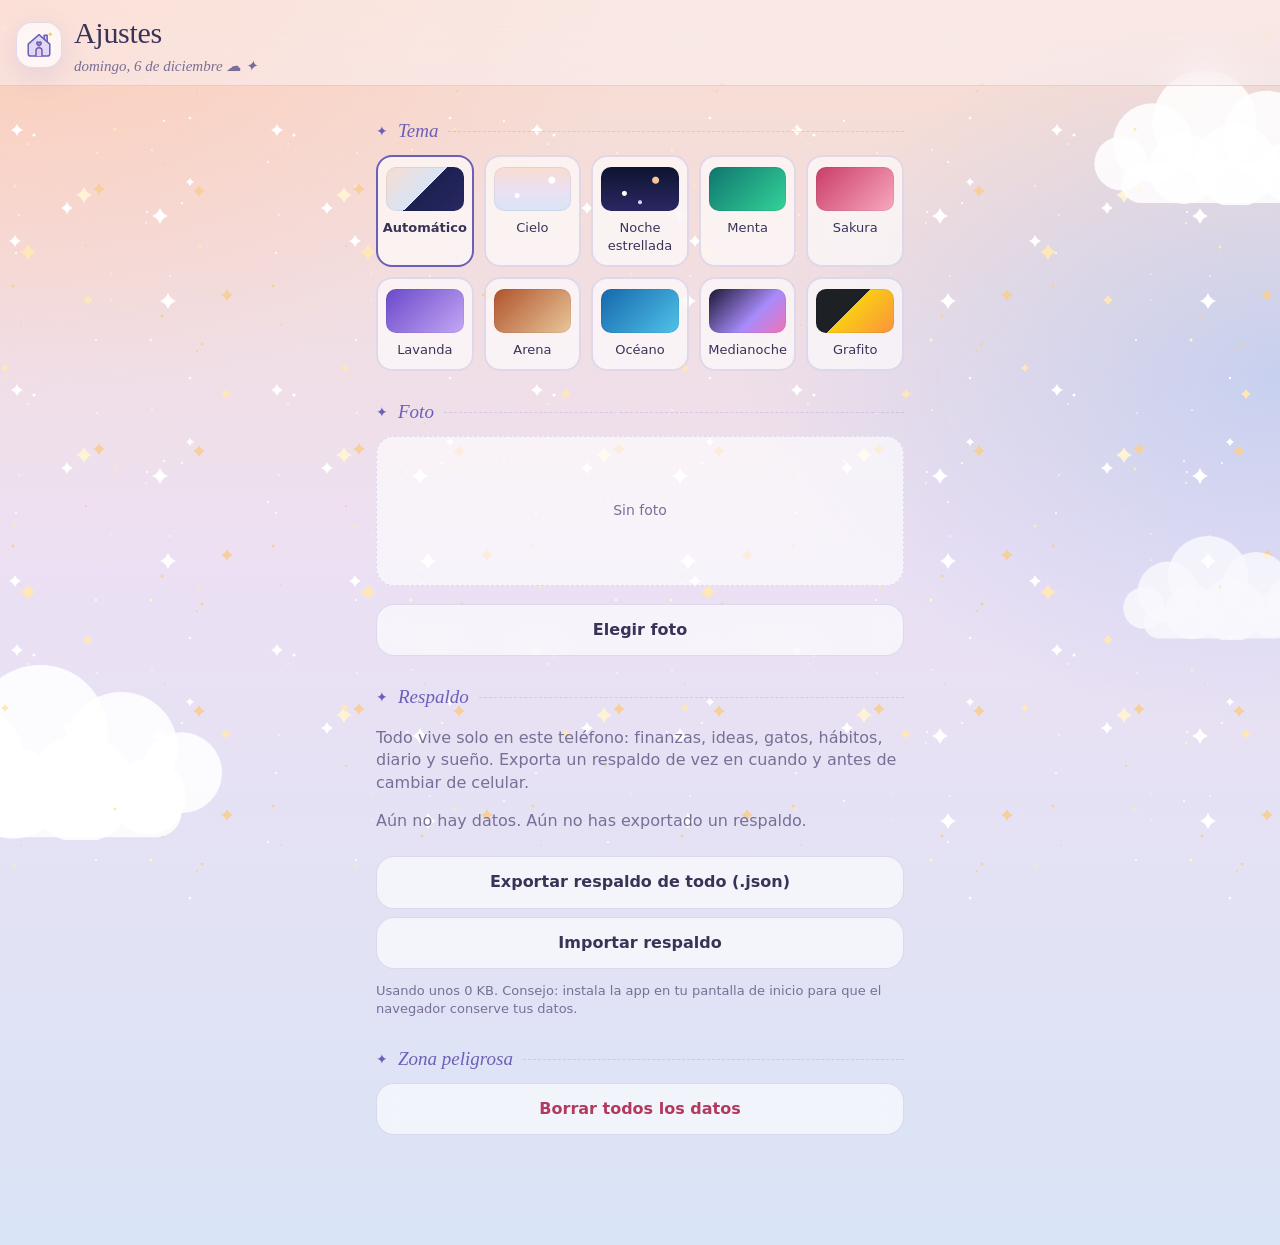
==== commit 810a3ef2: "Agregar sección Sueño con registro manual e importación del Apple Watch vía Atajos Co-Authored-By: C" ====
--- a/docs/ajustes/index.html
+++ b/docs/ajustes/index.html
@@ -36,7 +36,7 @@
   </div>
 
   <h2>Respaldo</h2>
-  <p class="muted">Todo vive solo en este teléfono: finanzas, ideas, gatos, hábitos y diario. Exporta un respaldo de vez en cuando y antes de cambiar de celular.</p>
+  <p class="muted">Todo vive solo en este teléfono: finanzas, ideas, gatos, hábitos, diario y sueño. Exporta un respaldo de vez en cuando y antes de cambiar de celular.</p>
   <p class="muted" id="backupInfo"></p>
   <div class="stack">
     <button type="button" class="btn" id="exportJson">Exportar respaldo de todo (.json)</button>
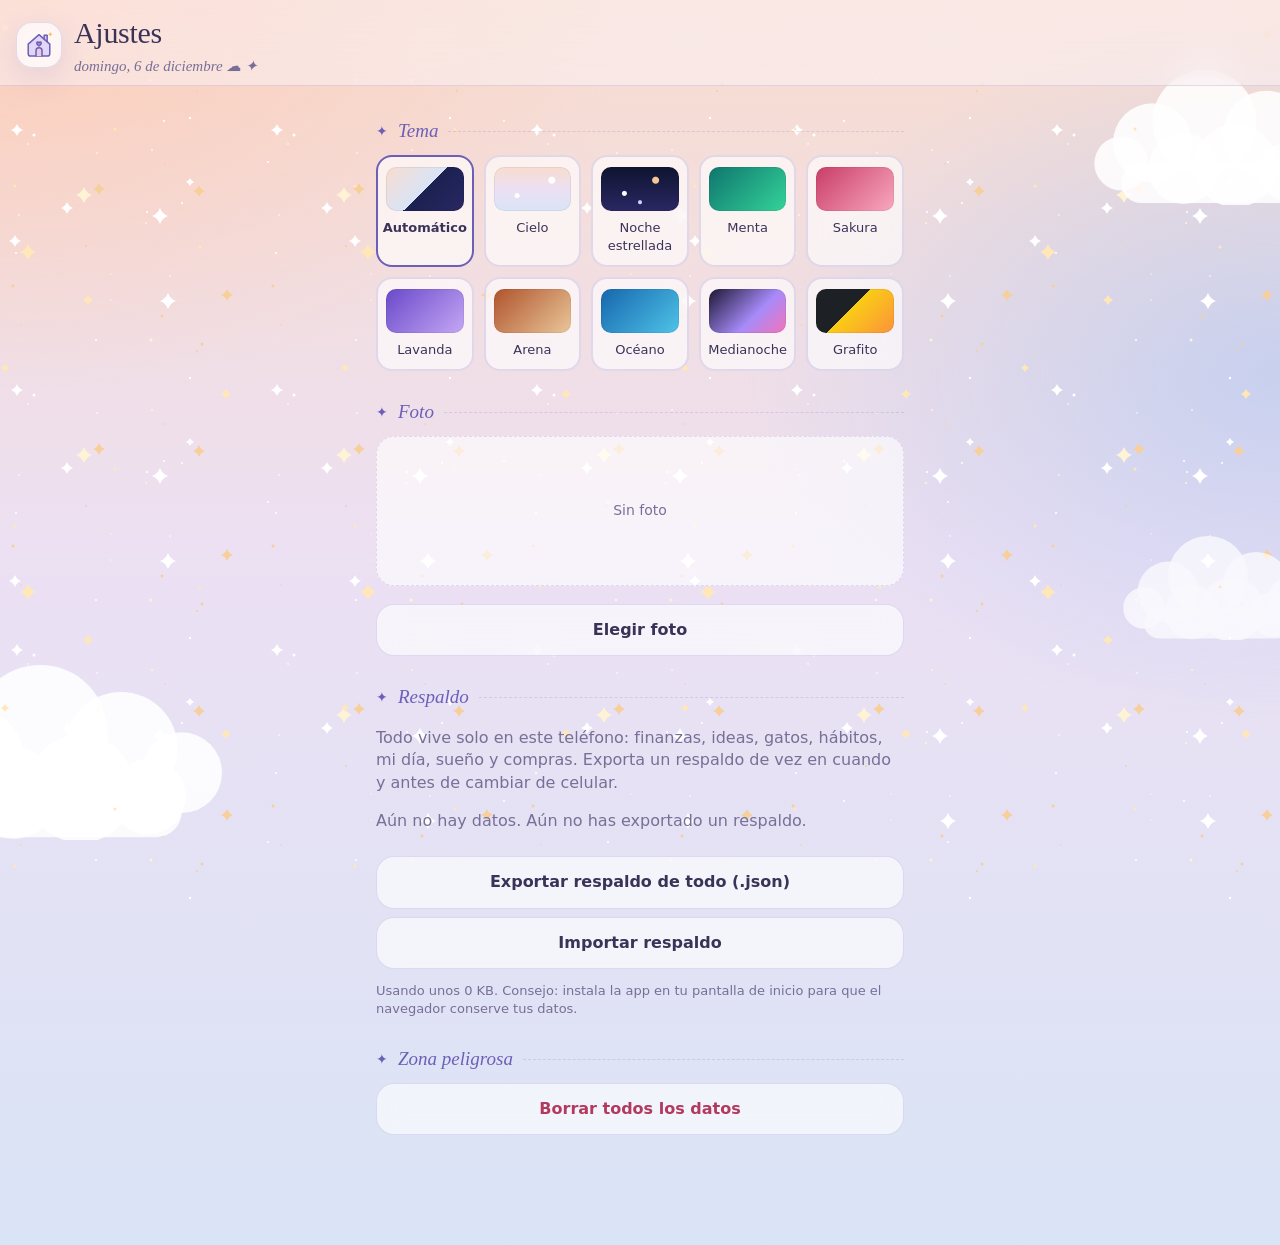
==== commit 8e1f11bc: "Mi día (antes Diario) con selección múltiple e insights; nueva Lista de compras - Mi día: emociones," ====
--- a/docs/ajustes/index.html
+++ b/docs/ajustes/index.html
@@ -36,7 +36,7 @@
   </div>
 
   <h2>Respaldo</h2>
-  <p class="muted">Todo vive solo en este teléfono: finanzas, ideas, gatos, hábitos, diario y sueño. Exporta un respaldo de vez en cuando y antes de cambiar de celular.</p>
+  <p class="muted">Todo vive solo en este teléfono: finanzas, ideas, gatos, hábitos, mi día, sueño y compras. Exporta un respaldo de vez en cuando y antes de cambiar de celular.</p>
   <p class="muted" id="backupInfo"></p>
   <div class="stack">
     <button type="button" class="btn" id="exportJson">Exportar respaldo de todo (.json)</button>
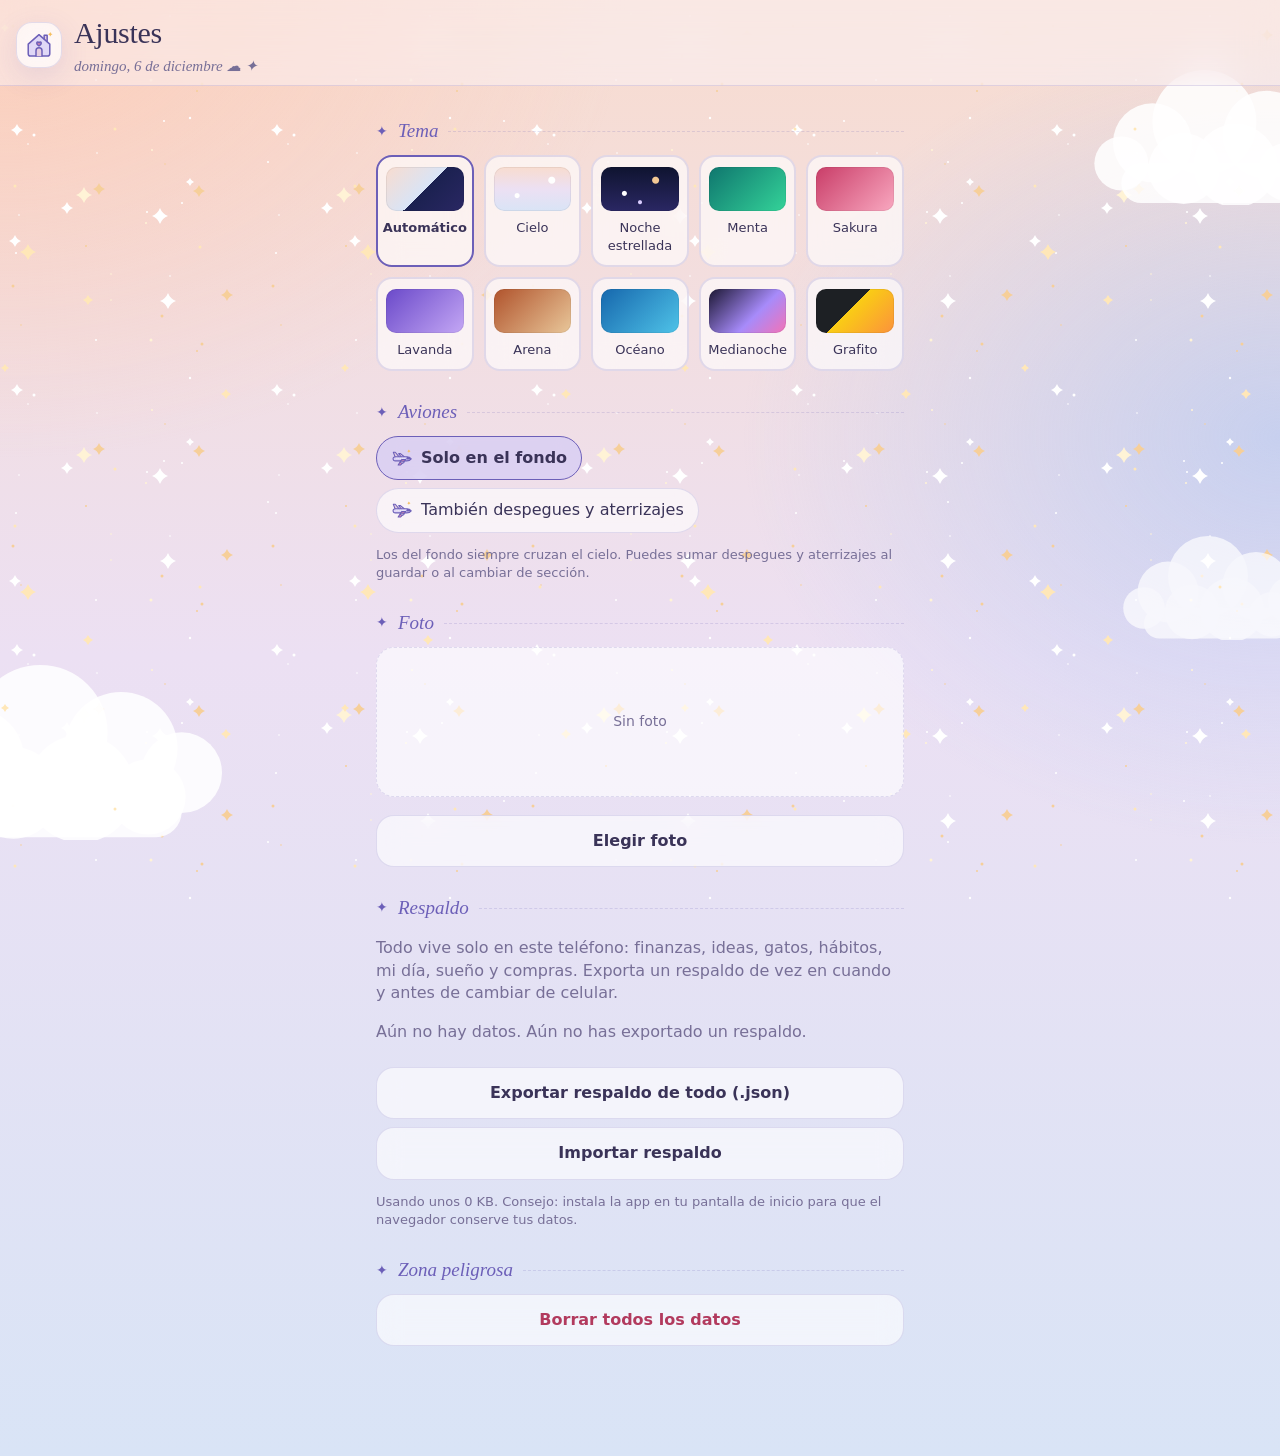
==== commit 96d4fd2c: "Aviones solo en el fondo por defecto; opción en Ajustes para despegues y aterrizajes Co-Authored-By:" ====
--- a/docs/ajustes/index.html
+++ b/docs/ajustes/index.html
@@ -28,6 +28,10 @@
   <h2>Tema</h2>
   <div class="themes" id="themes"></div>
 
+  <h2>Aviones</h2>
+  <div class="chips" id="planes"></div>
+  <p class="muted small">Los del fondo siempre cruzan el cielo. Puedes sumar despegues y aterrizajes al guardar o al cambiar de sección.</p>
+
   <h2>Foto</h2>
   <div class="photo-admin">
     <div class="photo-preview" id="photoPreview"></div>
--- a/docs/shared/base.css
+++ b/docs/shared/base.css
@@ -709,3 +709,13 @@
 .badge { display: inline-block; border-radius: 999px; padding: 3px 10px; font-size: 12px; font-weight: 700; background: var(--accent-soft); color: var(--text); white-space: nowrap; }
 .badge.late { background: color-mix(in srgb, var(--out) 18%, transparent); color: var(--out); }
 .badge.soon { background: color-mix(in srgb, var(--warn) 20%, transparent); color: var(--warn); }
+
+/* Segundo avión del fondo: más pequeño, más bajo y de derecha a izquierda */
+.sky i.jet.jet2 { top: 62%; left: auto; right: -60px; width: 24px; height: 24px; opacity: .6; animation: jetCross2 56s linear infinite 22s; }
+.sky i.jet.jet2 .ic { width: 24px; height: 24px; transform: scaleX(-1) rotate(-4deg); }
+.sky i.jet.jet2::before { right: auto; left: 85%; width: 180px; background: linear-gradient(270deg, transparent, rgba(255, 255, 255, .8)); }
+@keyframes jetCross2 {
+  0% { transform: translate(0, 0); }
+  30% { transform: translate(calc(-100vw - 300px), -40px); }
+  100% { transform: translate(calc(-100vw - 300px), -40px); }
+}
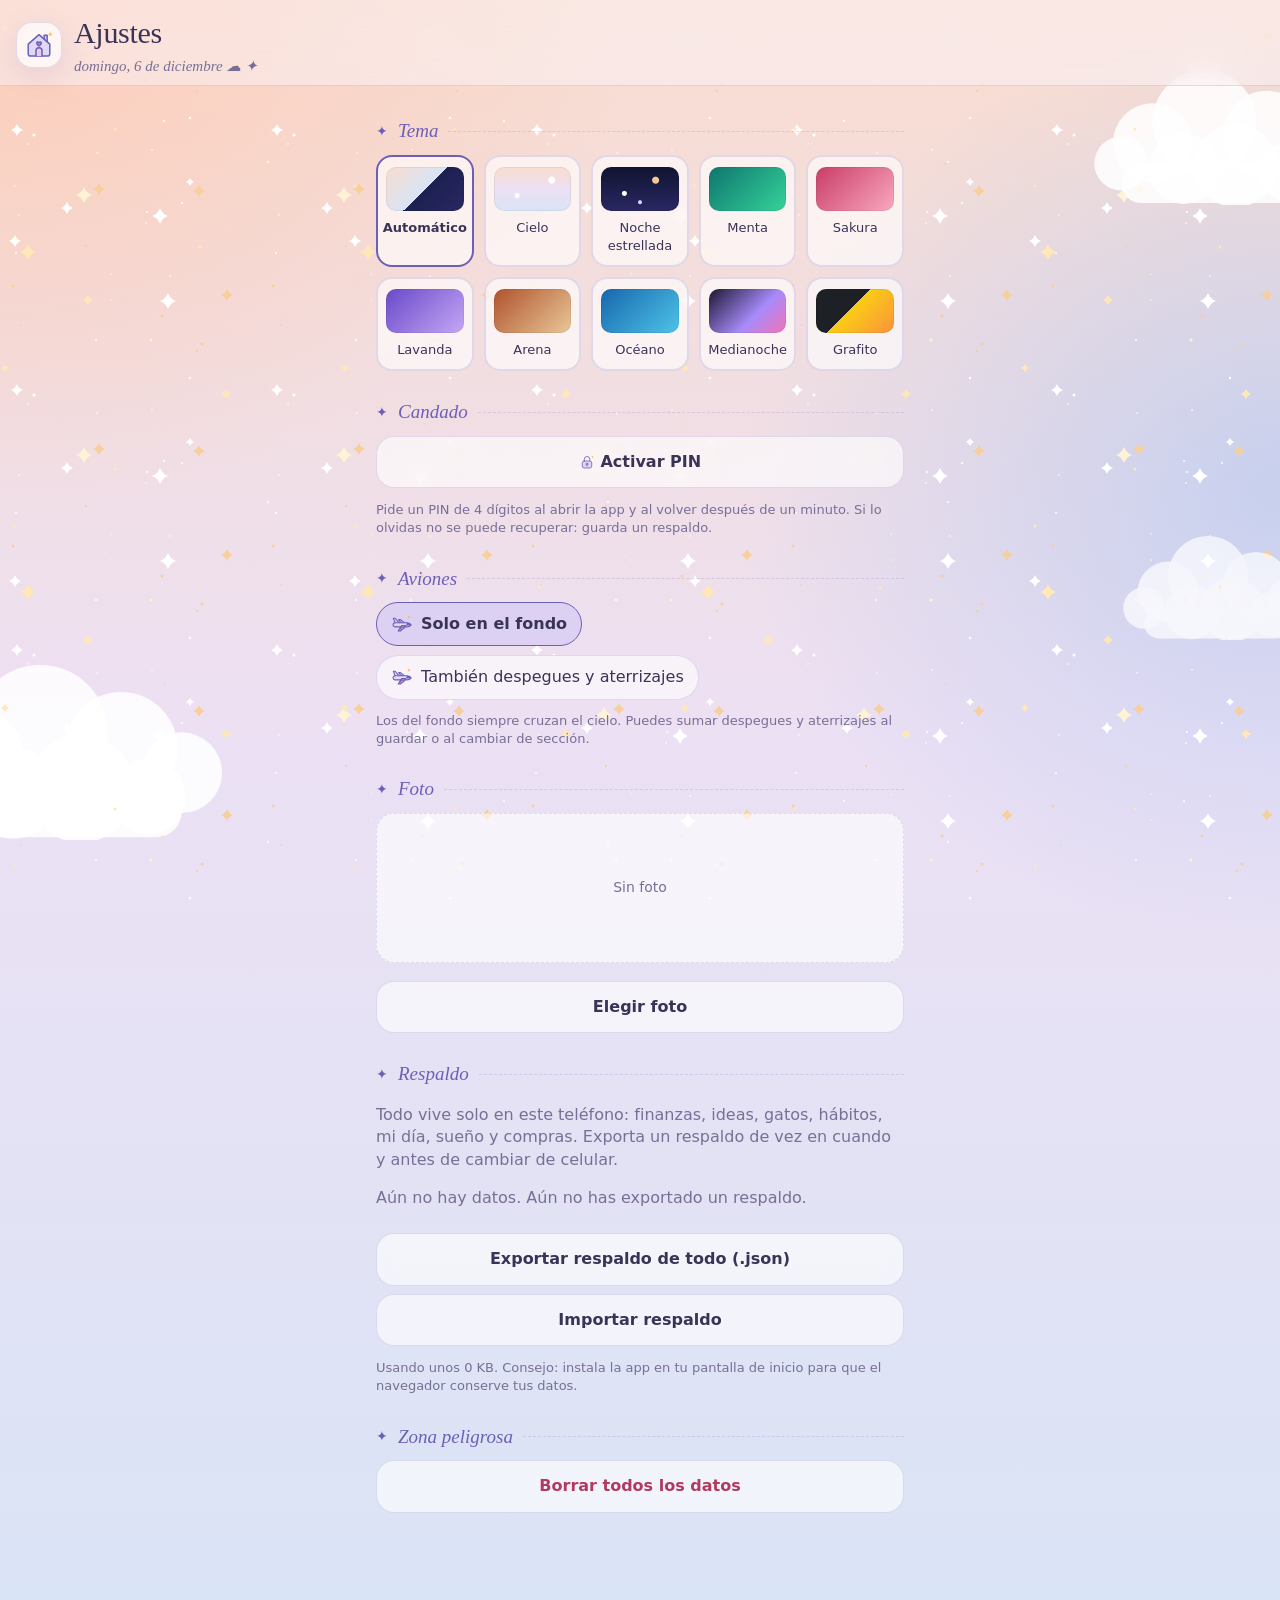
==== commit 13f4f86c: "Agregar Hoy en Inicio, Fechas importantes, Resumen del mes y candado con PIN Co-Authored-By: Claude " ====
--- a/docs/ajustes/index.html
+++ b/docs/ajustes/index.html
@@ -27,6 +27,10 @@
 <main>
   <h2>Tema</h2>
   <div class="themes" id="themes"></div>
+
+  <h2>Candado</h2>
+  <div id="lockAdmin"></div>
+  <p class="muted small">Pide un PIN de 4 dígitos al abrir la app y al volver después de un minuto. Si lo olvidas no se puede recuperar: guarda un respaldo.</p>
 
   <h2>Aviones</h2>
   <div class="chips" id="planes"></div>
--- a/docs/shared/base.css
+++ b/docs/shared/base.css
@@ -719,3 +719,33 @@
   30% { transform: translate(calc(-100vw - 300px), -40px); }
   100% { transform: translate(calc(-100vw - 300px), -40px); }
 }
+
+/* =========================================================
+   Candado con PIN
+   ========================================================= */
+html.locked body > *:not(.lock-screen):not(.sky):not(.photo-bg) { visibility: hidden; }
+.lock-screen {
+  position: fixed; inset: 0; z-index: 100; display: grid; place-items: center; padding: 20px;
+  background: color-mix(in srgb, var(--bg) 55%, transparent); -webkit-backdrop-filter: blur(24px); backdrop-filter: blur(24px);
+  transition: opacity .4s, transform .4s;
+}
+.lock-screen.open { opacity: 0; transform: scale(1.04); pointer-events: none; }
+.lock-box { text-align: center; width: 100%; max-width: 320px; }
+.lock-box.shake { animation: shake .4s; }
+@keyframes shake { 20%, 60% { transform: translateX(-10px); } 40%, 80% { transform: translateX(10px); } }
+.lock-ic .ic { width: 76px; height: 76px; margin: 0 auto; animation: rock 4s ease-in-out infinite; }
+.lock-box h2 { font-size: 30px; color: var(--text); text-transform: none; letter-spacing: 0; margin: 8px 0 2px; display: block; }
+[data-style="journal"] .lock-box h2 { font-family: var(--serif); font-weight: 500; font-style: normal; }
+[data-style="journal"] .lock-box h2::before, [data-style="journal"] .lock-box h2::after { display: none; }
+.lock-box p { color: var(--muted); margin: 0 0 18px; min-height: 22px; }
+.pin-dots { display: flex; justify-content: center; gap: 16px; margin-bottom: 26px; }
+.pin-dots i { width: 16px; height: 16px; border-radius: 50%; border: 2px solid var(--accent); transition: background .15s, transform .15s; }
+.pin-dots i.on { background: var(--accent); transform: scale(1.15); }
+.keypad { display: grid; grid-template-columns: repeat(3, 1fr); gap: 14px; justify-items: center; }
+.keypad button {
+  width: 74px; height: 74px; border-radius: 50%; border: 1px solid var(--border); background: var(--surface);
+  font-size: 28px; font-weight: 500; color: var(--text); box-shadow: var(--shadow);
+}
+.keypad button:active { transform: scale(.92); background: var(--accent-soft); }
+.keypad .kp-link { border: 0; background: none; box-shadow: none; font-size: 13px; color: var(--accent); font-weight: 600; }
+.keypad [data-del] { border: 0; background: none; box-shadow: none; }
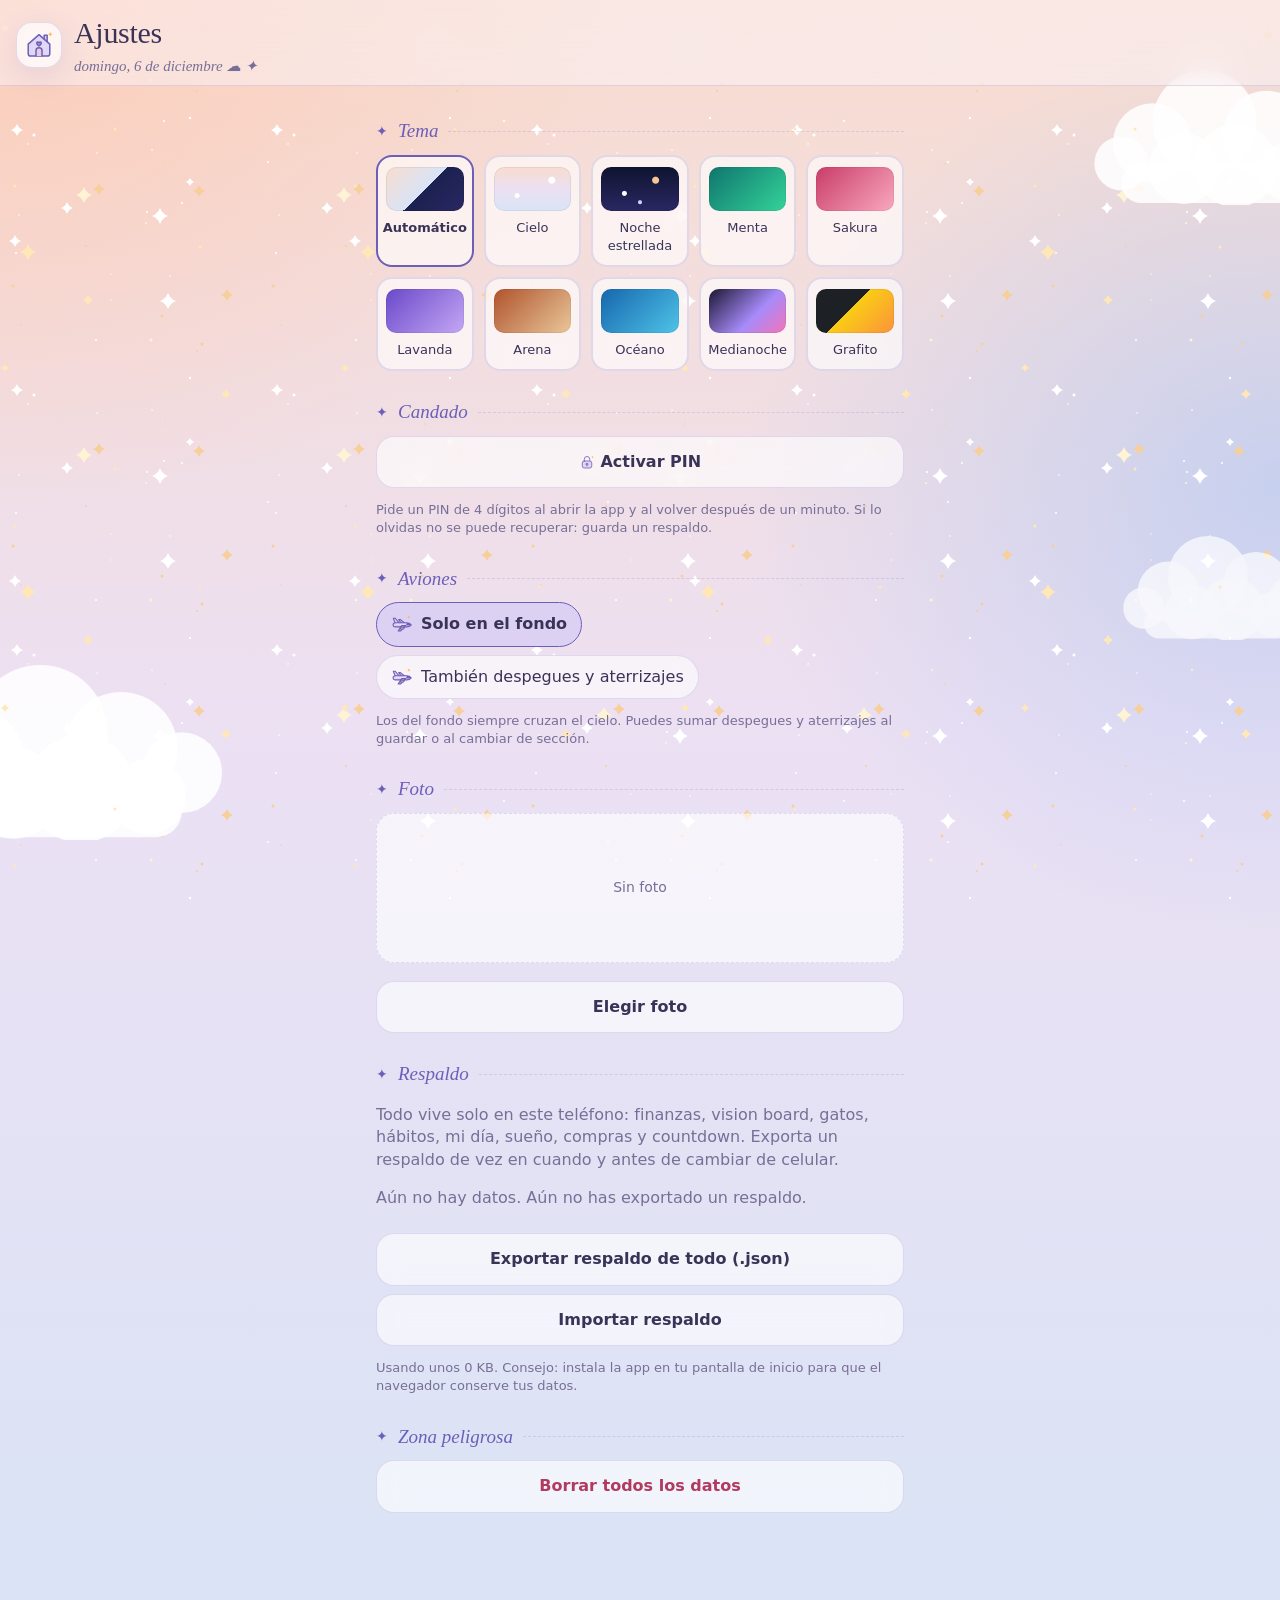
==== commit ce193e8e: "Vision board con fotos, notas que se mueven y giran; Fechas pasa a Countdown y se enlaza con las not" ====
--- a/docs/ajustes/index.html
+++ b/docs/ajustes/index.html
@@ -44,7 +44,7 @@
   </div>
 
   <h2>Respaldo</h2>
-  <p class="muted">Todo vive solo en este teléfono: finanzas, ideas, gatos, hábitos, mi día, sueño y compras. Exporta un respaldo de vez en cuando y antes de cambiar de celular.</p>
+  <p class="muted">Todo vive solo en este teléfono: finanzas, vision board, gatos, hábitos, mi día, sueño, compras y countdown. Exporta un respaldo de vez en cuando y antes de cambiar de celular.</p>
   <p class="muted" id="backupInfo"></p>
   <div class="stack">
     <button type="button" class="btn" id="exportJson">Exportar respaldo de todo (.json)</button>
